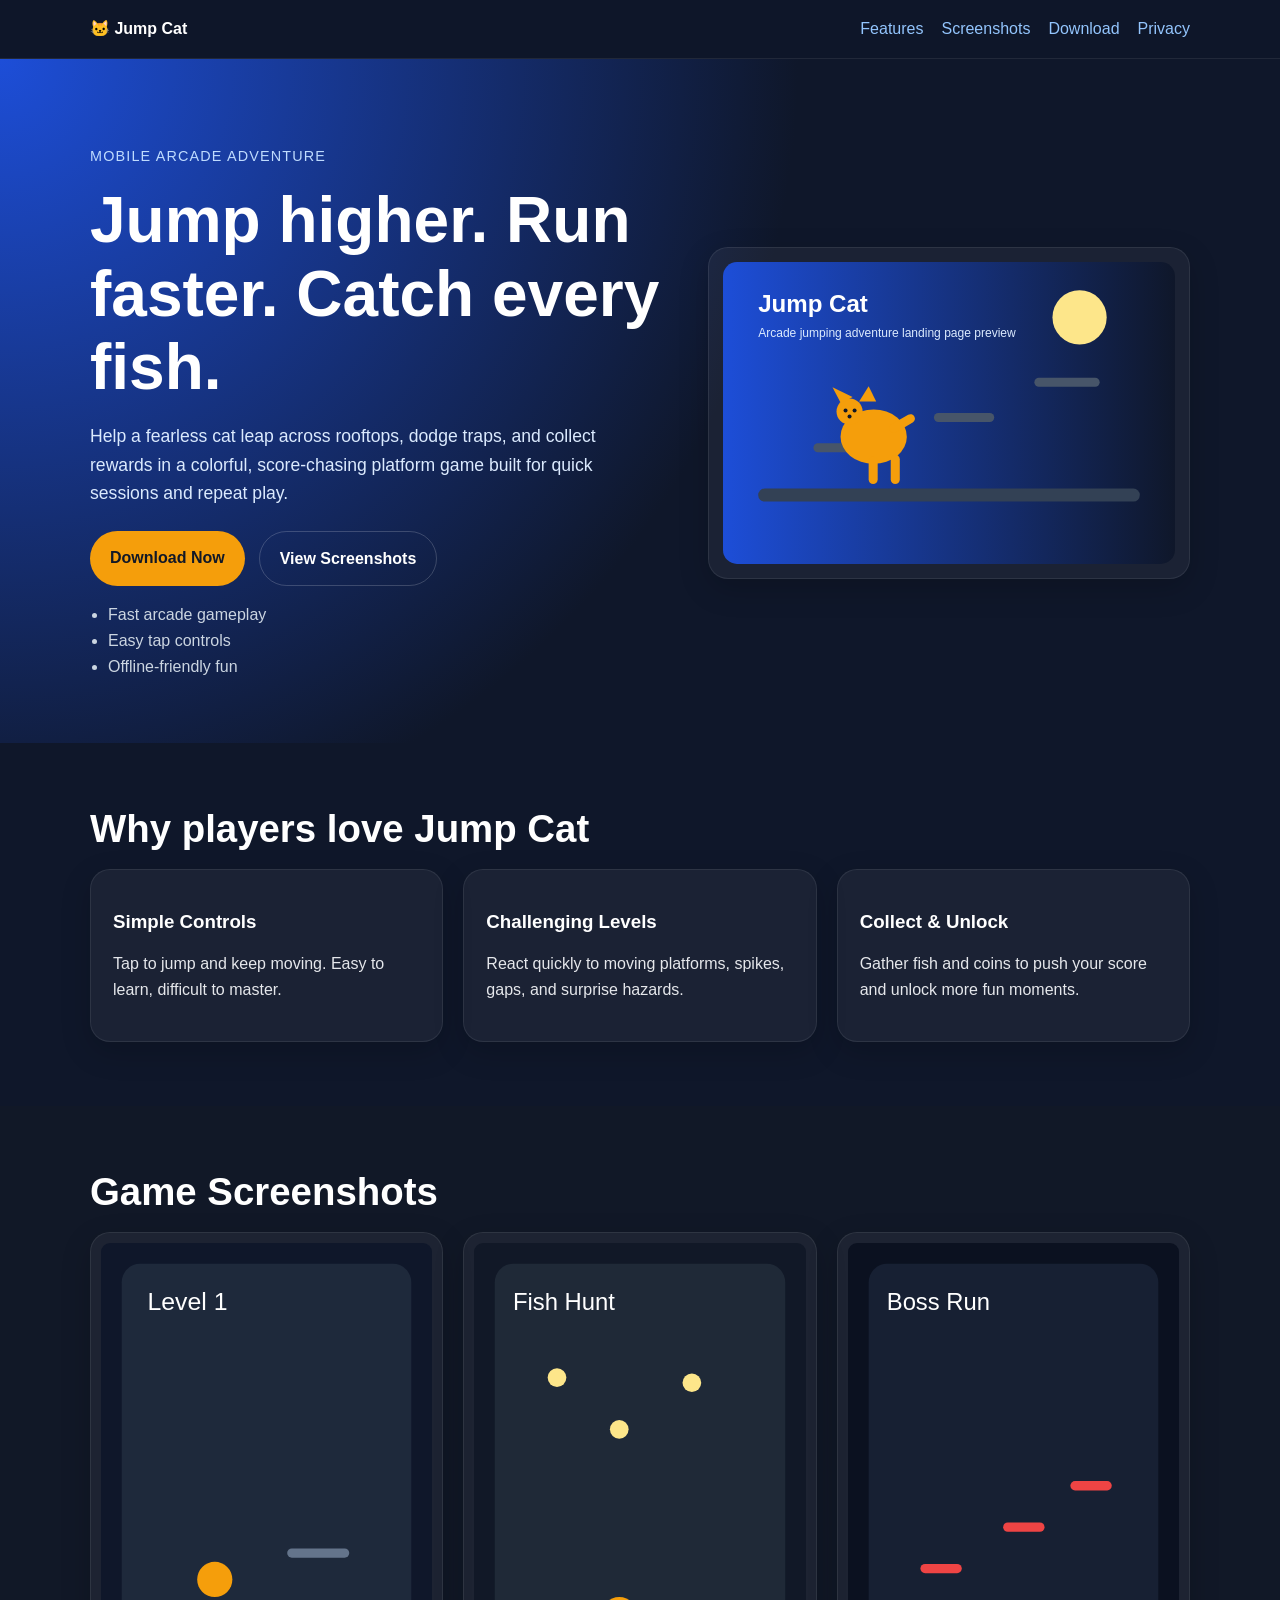
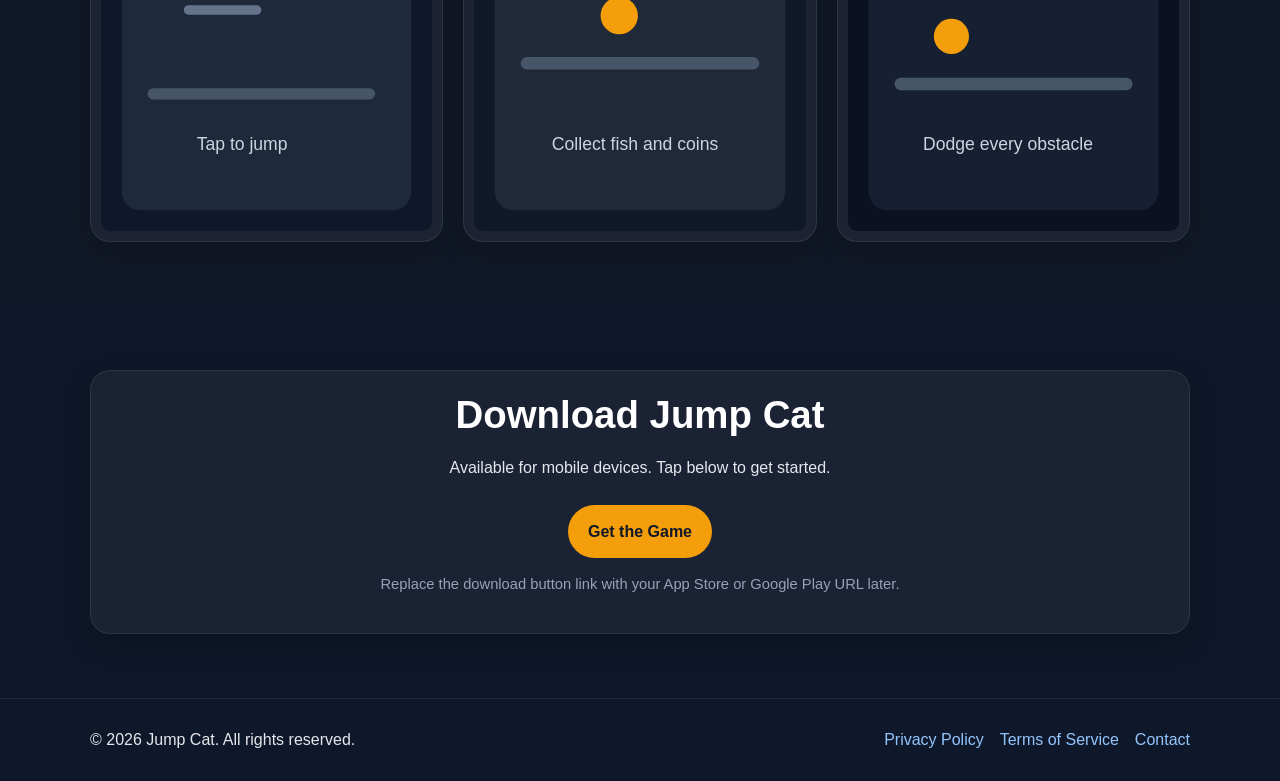
==== index.html @ 2f8bb1e8 "Add files via upload" ====
<!doctype html>
<html lang="zh-CN">
<head>
  <meta charset="UTF-8" />
  <meta name="viewport" content="width=device-width, initial-scale=1.0" />
  <title>Jump Cat - Fun Arcade Platform Game</title>
  <meta name="description" content="Jump Cat is a fast-paced arcade platform game. Jump, dodge obstacles, collect fish, and chase high scores." />
  <link rel="stylesheet" href="css/style.css" />
</head>
<body>
  <header class="site-header">
    <div class="container nav">
      <div class="logo">🐱 Jump Cat</div>
      <nav>
        <a href="#features">Features</a>
        <a href="#screenshots">Screenshots</a>
        <a href="#download">Download</a>
        <a href="privacy.html">Privacy</a>
      </nav>
    </div>
  </header>

  <main>
    <section class="hero">
      <div class="container hero-grid">
        <div>
          <p class="eyebrow">Mobile Arcade Adventure</p>
          <h1>Jump higher. Run faster. Catch every fish.</h1>
          <p class="lead">
            Help a fearless cat leap across rooftops, dodge traps, and collect rewards in a colorful,
            score-chasing platform game built for quick sessions and repeat play.
          </p>
          <div class="cta-row">
            <a class="btn btn-primary" href="#download">Download Now</a>
            <a class="btn btn-secondary" href="#screenshots">View Screenshots</a>
          </div>
          <ul class="meta">
            <li>Fast arcade gameplay</li>
            <li>Easy tap controls</li>
            <li>Offline-friendly fun</li>
          </ul>
        </div>
        <div class="card preview-card">
          <img src="assets/hero-shot.svg" alt="Jump Cat gameplay preview" />
        </div>
      </div>
    </section>

    <section id="features" class="section">
      <div class="container">
        <h2>Why players love Jump Cat</h2>
        <div class="feature-grid">
          <article class="card">
            <h3>Simple Controls</h3>
            <p>Tap to jump and keep moving. Easy to learn, difficult to master.</p>
          </article>
          <article class="card">
            <h3>Challenging Levels</h3>
            <p>React quickly to moving platforms, spikes, gaps, and surprise hazards.</p>
          </article>
          <article class="card">
            <h3>Collect & Unlock</h3>
            <p>Gather fish and coins to push your score and unlock more fun moments.</p>
          </article>
        </div>
      </div>
    </section>

    <section id="screenshots" class="section alt">
      <div class="container">
        <h2>Game Screenshots</h2>
        <div class="shots-grid">
          <img class="card shot" src="assets/screen-1.svg" alt="Jump Cat screenshot 1" />
          <img class="card shot" src="assets/screen-2.svg" alt="Jump Cat screenshot 2" />
          <img class="card shot" src="assets/screen-3.svg" alt="Jump Cat screenshot 3" />
        </div>
      </div>
    </section>

    <section id="download" class="section">
      <div class="container download-box card">
        <h2>Download Jump Cat</h2>
        <p>Available for mobile devices. Tap below to get started.</p>
        <div class="cta-row center">
          <a class="btn btn-primary" href="#" id="downloadBtn">Get the Game</a>
        </div>
        <p class="small-note">Replace the download button link with your App Store or Google Play URL later.</p>
      </div>
    </section>
  </main>

  <footer class="site-footer">
    <div class="container footer-links">
      <span>© 2026 Jump Cat. All rights reserved.</span>
      <div>
        <a href="privacy.html">Privacy Policy</a>
        <a href="terms.html">Terms of Service</a>
        <a href="contact.html">Contact</a>
      </div>
    </div>
  </footer>

  <script src="js/main.js"></script>
</body>
</html>
---- css/style.css ----
*{box-sizing:border-box}html{scroll-behavior:smooth}body{margin:0;font-family:Arial,Helvetica,sans-serif;background:#0f172a;color:#e5e7eb;line-height:1.6}
a{color:#93c5fd;text-decoration:none}a:hover{text-decoration:underline}
img{max-width:100%;display:block}
.container{width:min(1100px,92%);margin:0 auto}
.site-header{position:sticky;top:0;background:rgba(15,23,42,.9);backdrop-filter:blur(8px);border-bottom:1px solid rgba(255,255,255,.08);z-index:10}
.nav{display:flex;justify-content:space-between;align-items:center;padding:16px 0;gap:16px}
.nav nav{display:flex;gap:18px;flex-wrap:wrap}
.logo{font-weight:700;color:#fff}
.hero{padding:72px 0 48px;background:radial-gradient(circle at top left,#1d4ed8 0%,#0f172a 55%)}
.hero-grid{display:grid;grid-template-columns:1.1fr .9fr;gap:28px;align-items:center}
.eyebrow{color:#bfdbfe;text-transform:uppercase;letter-spacing:.08em;font-size:.9rem}
h1,h2,h3{color:#fff;line-height:1.15}
h1{font-size:clamp(2.2rem,5vw,4rem);margin:.25em 0}
h2{font-size:clamp(1.6rem,3vw,2.4rem);margin:0 0 18px}
.lead{font-size:1.1rem;max-width:58ch;color:#dbeafe}
.section{padding:64px 0}.section.alt{background:#111827}
.card{background:rgba(255,255,255,.05);border:1px solid rgba(255,255,255,.08);border-radius:20px;padding:22px;box-shadow:0 10px 30px rgba(0,0,0,.18)}
.preview-card{padding:14px}
.feature-grid,.shots-grid{display:grid;grid-template-columns:repeat(3,1fr);gap:20px}
.shot{padding:10px}
.cta-row{display:flex;gap:14px;flex-wrap:wrap;margin:24px 0 12px}
.cta-row.center{justify-content:center}
.btn{display:inline-block;padding:14px 20px;border-radius:999px;font-weight:700;transition:transform .2s ease,opacity .2s ease}
.btn:hover{transform:translateY(-1px);text-decoration:none}
.btn-primary{background:#f59e0b;color:#111827}
.btn-secondary{border:1px solid rgba(255,255,255,.18);color:#fff}
.meta{padding-left:18px;color:#cbd5e1}
.download-box{text-align:center}
.small-note{font-size:.92rem;color:#94a3b8}
.site-footer{padding:28px 0;border-top:1px solid rgba(255,255,255,.08)}
.footer-links{display:flex;justify-content:space-between;gap:18px;align-items:center;flex-wrap:wrap}
.footer-links div{display:flex;gap:16px;flex-wrap:wrap}
.legal-page{padding:56px 0 80px;max-width:800px}
@media (max-width: 860px){
  .hero-grid,.feature-grid,.shots-grid{grid-template-columns:1fr}
  .nav{align-items:flex-start;flex-direction:column}
}
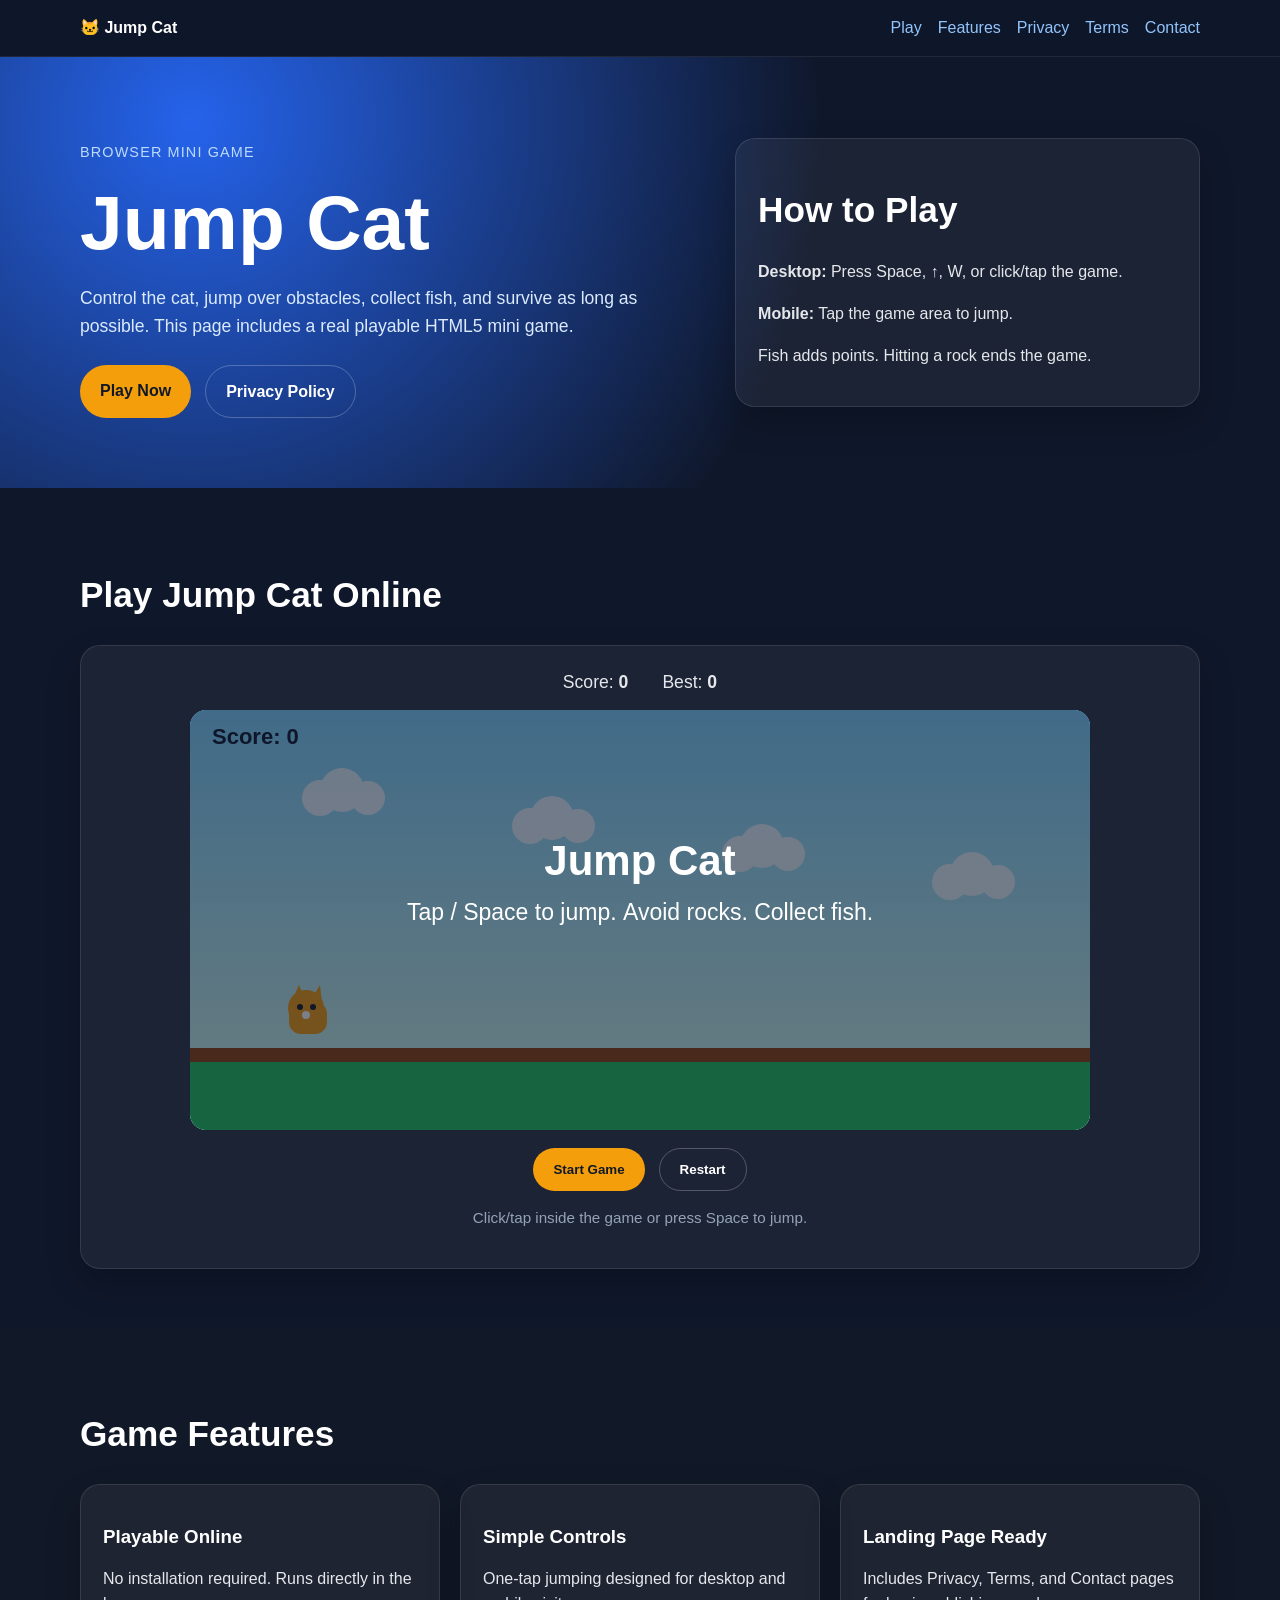
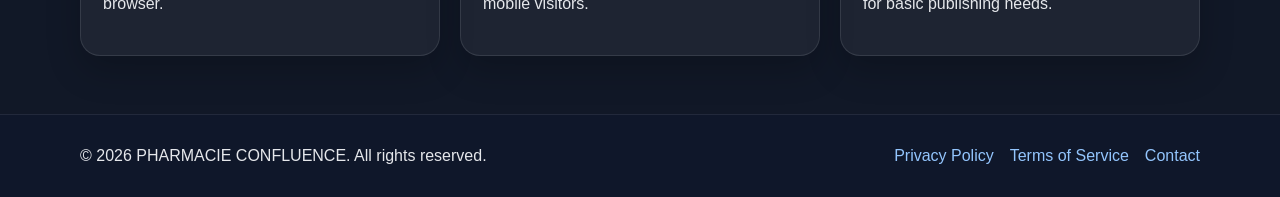
==== commit 02265e2b: "Add files via upload" ====
--- a/index.html
+++ b/index.html
@@ -3,8 +3,8 @@
 <head>
   <meta charset="UTF-8" />
   <meta name="viewport" content="width=device-width, initial-scale=1.0" />
-  <title>Jump Cat - Fun Arcade Platform Game</title>
-  <meta name="description" content="Jump Cat is a fast-paced arcade platform game. Jump, dodge obstacles, collect fish, and chase high scores." />
+  <title>Jump Cat - Play Online</title>
+  <meta name="description" content="Play Jump Cat online. A simple browser jumping game by PHARMACIE CONFLUENCE." />
   <link rel="stylesheet" href="css/style.css" />
 </head>
 <body>
@@ -12,10 +12,11 @@
     <div class="container nav">
       <div class="logo">🐱 Jump Cat</div>
       <nav>
+        <a href="#play">Play</a>
         <a href="#features">Features</a>
-        <a href="#screenshots">Screenshots</a>
-        <a href="#download">Download</a>
         <a href="privacy.html">Privacy</a>
+        <a href="terms.html">Terms</a>
+        <a href="contact.html">Contact</a>
       </nav>
     </div>
   </header>
@@ -24,74 +25,68 @@
     <section class="hero">
       <div class="container hero-grid">
         <div>
-          <p class="eyebrow">Mobile Arcade Adventure</p>
-          <h1>Jump higher. Run faster. Catch every fish.</h1>
+          <p class="eyebrow">Browser Mini Game</p>
+          <h1>Jump Cat</h1>
           <p class="lead">
-            Help a fearless cat leap across rooftops, dodge traps, and collect rewards in a colorful,
-            score-chasing platform game built for quick sessions and repeat play.
+            Control the cat, jump over obstacles, collect fish, and survive as long as possible.
+            This page includes a real playable HTML5 mini game.
           </p>
           <div class="cta-row">
-            <a class="btn btn-primary" href="#download">Download Now</a>
-            <a class="btn btn-secondary" href="#screenshots">View Screenshots</a>
+            <a class="btn btn-primary" href="#play">Play Now</a>
+            <a class="btn btn-secondary" href="privacy.html">Privacy Policy</a>
           </div>
-          <ul class="meta">
-            <li>Fast arcade gameplay</li>
-            <li>Easy tap controls</li>
-            <li>Offline-friendly fun</li>
-          </ul>
         </div>
-        <div class="card preview-card">
-          <img src="assets/hero-shot.svg" alt="Jump Cat gameplay preview" />
+        <div class="card rules-card">
+          <h2>How to Play</h2>
+          <p><strong>Desktop:</strong> Press Space, ↑, W, or click/tap the game.</p>
+          <p><strong>Mobile:</strong> Tap the game area to jump.</p>
+          <p>Fish adds points. Hitting a rock ends the game.</p>
         </div>
       </div>
     </section>
 
-    <section id="features" class="section">
+    <section id="play" class="section">
       <div class="container">
-        <h2>Why players love Jump Cat</h2>
-        <div class="feature-grid">
-          <article class="card">
-            <h3>Simple Controls</h3>
-            <p>Tap to jump and keep moving. Easy to learn, difficult to master.</p>
-          </article>
-          <article class="card">
-            <h3>Challenging Levels</h3>
-            <p>React quickly to moving platforms, spikes, gaps, and surprise hazards.</p>
-          </article>
-          <article class="card">
-            <h3>Collect & Unlock</h3>
-            <p>Gather fish and coins to push your score and unlock more fun moments.</p>
-          </article>
+        <h2>Play Jump Cat Online</h2>
+        <div class="game-wrap card">
+          <div class="game-top">
+            <span>Score: <strong id="score">0</strong></span>
+            <span>Best: <strong id="best">0</strong></span>
+          </div>
+          <canvas id="game" width="900" height="420" aria-label="Jump Cat browser game"></canvas>
+          <div class="game-controls">
+            <button class="btn btn-primary" id="startBtn">Start Game</button>
+            <button class="btn btn-secondary" id="restartBtn">Restart</button>
+          </div>
+          <p class="small-note">Click/tap inside the game or press Space to jump.</p>
         </div>
       </div>
     </section>
 
-    <section id="screenshots" class="section alt">
+    <section id="features" class="section alt">
       <div class="container">
-        <h2>Game Screenshots</h2>
-        <div class="shots-grid">
-          <img class="card shot" src="assets/screen-1.svg" alt="Jump Cat screenshot 1" />
-          <img class="card shot" src="assets/screen-2.svg" alt="Jump Cat screenshot 2" />
-          <img class="card shot" src="assets/screen-3.svg" alt="Jump Cat screenshot 3" />
+        <h2>Game Features</h2>
+        <div class="feature-grid">
+          <article class="card">
+            <h3>Playable Online</h3>
+            <p>No installation required. Runs directly in the browser.</p>
+          </article>
+          <article class="card">
+            <h3>Simple Controls</h3>
+            <p>One-tap jumping designed for desktop and mobile visitors.</p>
+          </article>
+          <article class="card">
+            <h3>Landing Page Ready</h3>
+            <p>Includes Privacy, Terms, and Contact pages for basic publishing needs.</p>
+          </article>
         </div>
-      </div>
-    </section>
-
-    <section id="download" class="section">
-      <div class="container download-box card">
-        <h2>Download Jump Cat</h2>
-        <p>Available for mobile devices. Tap below to get started.</p>
-        <div class="cta-row center">
-          <a class="btn btn-primary" href="#" id="downloadBtn">Get the Game</a>
-        </div>
-        <p class="small-note">Replace the download button link with your App Store or Google Play URL later.</p>
       </div>
     </section>
   </main>
 
   <footer class="site-footer">
     <div class="container footer-links">
-      <span>© 2026 Jump Cat. All rights reserved.</span>
+      <span>© 2026 PHARMACIE CONFLUENCE. All rights reserved.</span>
       <div>
         <a href="privacy.html">Privacy Policy</a>
         <a href="terms.html">Terms of Service</a>
--- a/css/style.css
+++ b/css/style.css
@@ -1,37 +1,12 @@
 *{box-sizing:border-box}html{scroll-behavior:smooth}body{margin:0;font-family:Arial,Helvetica,sans-serif;background:#0f172a;color:#e5e7eb;line-height:1.6}
-a{color:#93c5fd;text-decoration:none}a:hover{text-decoration:underline}
-img{max-width:100%;display:block}
-.container{width:min(1100px,92%);margin:0 auto}
-.site-header{position:sticky;top:0;background:rgba(15,23,42,.9);backdrop-filter:blur(8px);border-bottom:1px solid rgba(255,255,255,.08);z-index:10}
-.nav{display:flex;justify-content:space-between;align-items:center;padding:16px 0;gap:16px}
-.nav nav{display:flex;gap:18px;flex-wrap:wrap}
-.logo{font-weight:700;color:#fff}
-.hero{padding:72px 0 48px;background:radial-gradient(circle at top left,#1d4ed8 0%,#0f172a 55%)}
-.hero-grid{display:grid;grid-template-columns:1.1fr .9fr;gap:28px;align-items:center}
-.eyebrow{color:#bfdbfe;text-transform:uppercase;letter-spacing:.08em;font-size:.9rem}
-h1,h2,h3{color:#fff;line-height:1.15}
-h1{font-size:clamp(2.2rem,5vw,4rem);margin:.25em 0}
-h2{font-size:clamp(1.6rem,3vw,2.4rem);margin:0 0 18px}
-.lead{font-size:1.1rem;max-width:58ch;color:#dbeafe}
-.section{padding:64px 0}.section.alt{background:#111827}
-.card{background:rgba(255,255,255,.05);border:1px solid rgba(255,255,255,.08);border-radius:20px;padding:22px;box-shadow:0 10px 30px rgba(0,0,0,.18)}
-.preview-card{padding:14px}
-.feature-grid,.shots-grid{display:grid;grid-template-columns:repeat(3,1fr);gap:20px}
-.shot{padding:10px}
-.cta-row{display:flex;gap:14px;flex-wrap:wrap;margin:24px 0 12px}
-.cta-row.center{justify-content:center}
-.btn{display:inline-block;padding:14px 20px;border-radius:999px;font-weight:700;transition:transform .2s ease,opacity .2s ease}
-.btn:hover{transform:translateY(-1px);text-decoration:none}
-.btn-primary{background:#f59e0b;color:#111827}
-.btn-secondary{border:1px solid rgba(255,255,255,.18);color:#fff}
-.meta{padding-left:18px;color:#cbd5e1}
-.download-box{text-align:center}
-.small-note{font-size:.92rem;color:#94a3b8}
-.site-footer{padding:28px 0;border-top:1px solid rgba(255,255,255,.08)}
-.footer-links{display:flex;justify-content:space-between;gap:18px;align-items:center;flex-wrap:wrap}
-.footer-links div{display:flex;gap:16px;flex-wrap:wrap}
-.legal-page{padding:56px 0 80px;max-width:800px}
-@media (max-width: 860px){
-  .hero-grid,.feature-grid,.shots-grid{grid-template-columns:1fr}
-  .nav{align-items:flex-start;flex-direction:column}
-}
+a{color:#93c5fd;text-decoration:none}a:hover{text-decoration:underline}.container{width:min(1120px,92%);margin:0 auto}
+.site-header{position:sticky;top:0;z-index:10;background:rgba(15,23,42,.92);border-bottom:1px solid rgba(255,255,255,.08);backdrop-filter:blur(8px)}
+.nav{display:flex;justify-content:space-between;gap:18px;align-items:center;padding:15px 0}.nav nav{display:flex;gap:16px;flex-wrap:wrap}.logo{font-weight:800;color:#fff}
+.hero{padding:70px 0;background:radial-gradient(circle at 15% 15%,#2563eb 0,#0f172a 55%)}.hero-grid{display:grid;grid-template-columns:1.15fr .85fr;gap:26px;align-items:center}
+.eyebrow{letter-spacing:.08em;text-transform:uppercase;color:#bfdbfe;font-size:.9rem}h1,h2,h3{color:#fff;line-height:1.15}h1{font-size:clamp(2.6rem,6vw,5rem);margin:.1em 0}h2{font-size:clamp(1.5rem,3vw,2.2rem)}
+.lead{max-width:60ch;font-size:1.1rem;color:#dbeafe}.section{padding:58px 0}.section.alt{background:#111827}.card{background:rgba(255,255,255,.055);border:1px solid rgba(255,255,255,.1);border-radius:20px;padding:22px;box-shadow:0 15px 35px rgba(0,0,0,.2)}
+.cta-row{display:flex;gap:14px;flex-wrap:wrap;margin-top:24px}.btn{display:inline-block;border:0;padding:13px 20px;border-radius:999px;font-weight:800;cursor:pointer}.btn:hover{text-decoration:none;opacity:.92}.btn-primary{background:#f59e0b;color:#111827}.btn-secondary{background:transparent;color:#fff;border:1px solid rgba(255,255,255,.24)}
+.game-wrap{text-align:center}.game-top{display:flex;justify-content:center;gap:34px;font-size:1.1rem;margin-bottom:14px}canvas{display:block;width:100%;max-width:900px;height:auto;margin:0 auto;border-radius:16px;background:#7dd3fc;box-shadow:inset 0 -90px 0 #86efac}
+.game-controls{display:flex;justify-content:center;gap:14px;flex-wrap:wrap;margin-top:18px}.small-note{font-size:.95rem;color:#94a3b8}.feature-grid{display:grid;grid-template-columns:repeat(3,1fr);gap:20px}
+.site-footer{padding:28px 0;border-top:1px solid rgba(255,255,255,.08)}.footer-links{display:flex;justify-content:space-between;gap:18px;align-items:center;flex-wrap:wrap}.footer-links div{display:flex;gap:16px;flex-wrap:wrap}
+.legal-page{padding:56px 0 80px;max-width:820px}@media(max-width:850px){.hero-grid,.feature-grid{grid-template-columns:1fr}.nav{align-items:flex-start;flex-direction:column}}
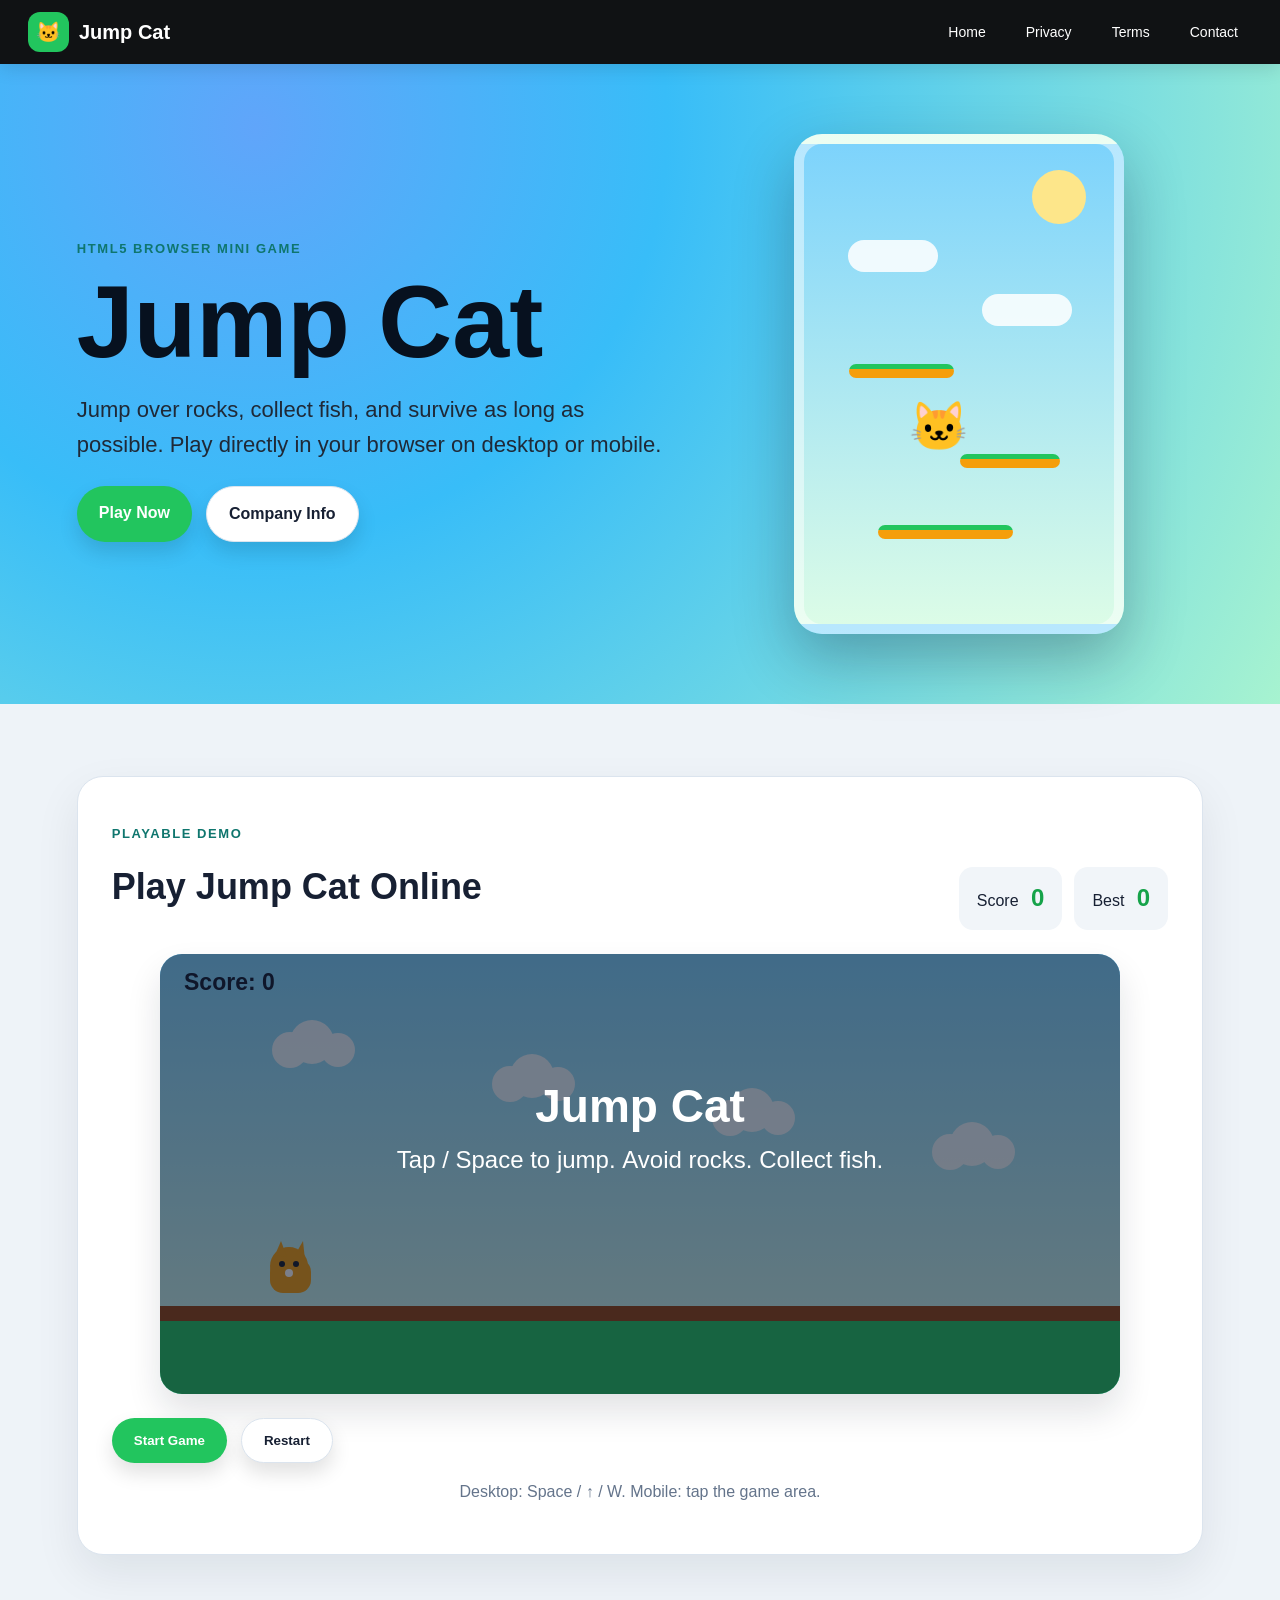
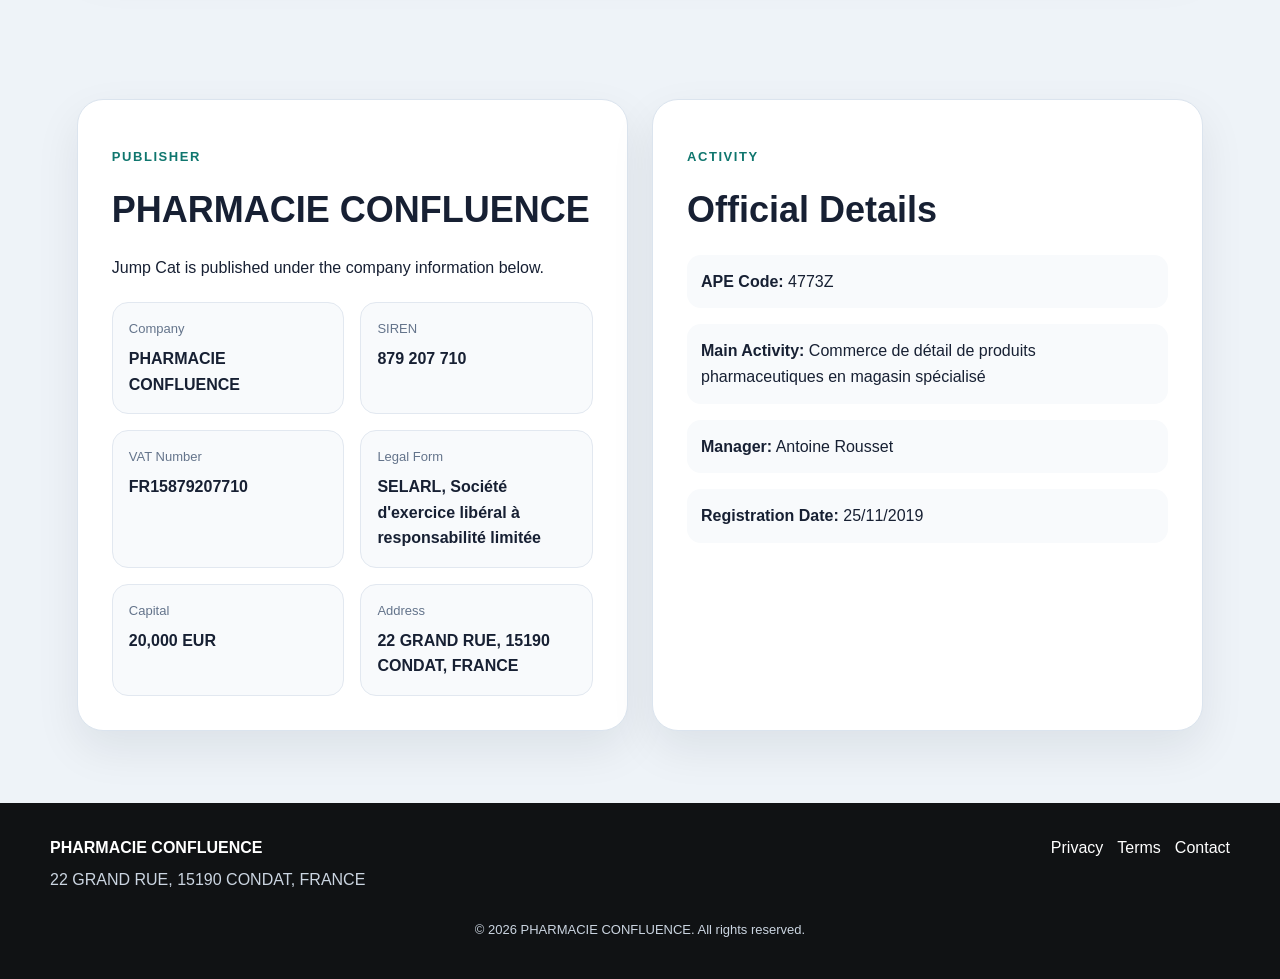
==== commit 8ffc5d55: "Add files via upload" ====
--- a/index.html
+++ b/index.html
@@ -1,100 +1,111 @@
 <!doctype html>
-<html lang="zh-CN">
+<html lang="en">
 <head>
-  <meta charset="UTF-8" />
-  <meta name="viewport" content="width=device-width, initial-scale=1.0" />
+  <meta charset="UTF-8">
+  <meta name="viewport" content="width=device-width, initial-scale=1.0">
   <title>Jump Cat - Play Online</title>
-  <meta name="description" content="Play Jump Cat online. A simple browser jumping game by PHARMACIE CONFLUENCE." />
-  <link rel="stylesheet" href="css/style.css" />
+  <meta name="description" content="Play Jump Cat online. A browser mini game published by PHARMACIE CONFLUENCE.">
+  <link rel="stylesheet" href="css/style.css">
 </head>
 <body>
-  <header class="site-header">
-    <div class="container nav">
-      <div class="logo">🐱 Jump Cat</div>
-      <nav>
-        <a href="#play">Play</a>
-        <a href="#features">Features</a>
-        <a href="privacy.html">Privacy</a>
-        <a href="terms.html">Terms</a>
-        <a href="contact.html">Contact</a>
-      </nav>
+
+<header class="topbar">
+  <a class="brand" href="index.html"><span class="brand-mark">🐱</span><span>Jump Cat</span></a>
+  <nav>
+    <a href="index.html">Home</a>
+    <a href="privacy.html">Privacy</a>
+    <a href="terms.html">Terms</a>
+    <a href="contact.html">Contact</a>
+  </nav>
+</header>
+
+<main>
+  <section class="hero">
+    <div class="hero-copy">
+      <p class="kicker">HTML5 Browser Mini Game</p>
+      <h1>Jump Cat</h1>
+      <p class="lead">Jump over rocks, collect fish, and survive as long as possible. Play directly in your browser on desktop or mobile.</p>
+      <div class="actions">
+        <a class="btn primary" href="#play">Play Now</a>
+        <a class="btn ghost" href="#company">Company Info</a>
+      </div>
     </div>
-  </header>
+    <div class="hero-card">
+      <div class="mini-screen">
+        <div class="sun"></div>
+        <div class="cloud c1"></div>
+        <div class="cloud c2"></div>
+        <div class="cat-face">🐱</div>
+        <div class="platform p1"></div>
+        <div class="platform p2"></div>
+        <div class="platform p3"></div>
+      </div>
+    </div>
+  </section>
 
-  <main>
-    <section class="hero">
-      <div class="container hero-grid">
+  <section id="play" class="section">
+    <div class="panel game-panel">
+      <div class="section-head">
         <div>
-          <p class="eyebrow">Browser Mini Game</p>
-          <h1>Jump Cat</h1>
-          <p class="lead">
-            Control the cat, jump over obstacles, collect fish, and survive as long as possible.
-            This page includes a real playable HTML5 mini game.
-          </p>
-          <div class="cta-row">
-            <a class="btn btn-primary" href="#play">Play Now</a>
-            <a class="btn btn-secondary" href="privacy.html">Privacy Policy</a>
-          </div>
+          <p class="kicker">Playable Demo</p>
+          <h2>Play Jump Cat Online</h2>
         </div>
-        <div class="card rules-card">
-          <h2>How to Play</h2>
-          <p><strong>Desktop:</strong> Press Space, ↑, W, or click/tap the game.</p>
-          <p><strong>Mobile:</strong> Tap the game area to jump.</p>
-          <p>Fish adds points. Hitting a rock ends the game.</p>
+        <div class="score-box">
+          <span>Score <b id="score">0</b></span>
+          <span>Best <b id="best">0</b></span>
         </div>
       </div>
-    </section>
+      <canvas id="game" width="960" height="440"></canvas>
+      <div class="game-actions">
+        <button class="btn primary" id="startBtn">Start Game</button>
+        <button class="btn ghost" id="restartBtn">Restart</button>
+      </div>
+      <p class="note">Desktop: Space / ↑ / W. Mobile: tap the game area.</p>
+    </div>
+  </section>
 
-    <section id="play" class="section">
-      <div class="container">
-        <h2>Play Jump Cat Online</h2>
-        <div class="game-wrap card">
-          <div class="game-top">
-            <span>Score: <strong id="score">0</strong></span>
-            <span>Best: <strong id="best">0</strong></span>
-          </div>
-          <canvas id="game" width="900" height="420" aria-label="Jump Cat browser game"></canvas>
-          <div class="game-controls">
-            <button class="btn btn-primary" id="startBtn">Start Game</button>
-            <button class="btn btn-secondary" id="restartBtn">Restart</button>
-          </div>
-          <p class="small-note">Click/tap inside the game or press Space to jump.</p>
-        </div>
-      </div>
-    </section>
-
-    <section id="features" class="section alt">
-      <div class="container">
-        <h2>Game Features</h2>
-        <div class="feature-grid">
-          <article class="card">
-            <h3>Playable Online</h3>
-            <p>No installation required. Runs directly in the browser.</p>
-          </article>
-          <article class="card">
-            <h3>Simple Controls</h3>
-            <p>One-tap jumping designed for desktop and mobile visitors.</p>
-          </article>
-          <article class="card">
-            <h3>Landing Page Ready</h3>
-            <p>Includes Privacy, Terms, and Contact pages for basic publishing needs.</p>
-          </article>
-        </div>
-      </div>
-    </section>
-  </main>
-
-  <footer class="site-footer">
-    <div class="container footer-links">
-      <span>© 2026 PHARMACIE CONFLUENCE. All rights reserved.</span>
-      <div>
-        <a href="privacy.html">Privacy Policy</a>
-        <a href="terms.html">Terms of Service</a>
-        <a href="contact.html">Contact</a>
+  <section id="company" class="section two-col">
+    <div class="panel">
+      <p class="kicker">Publisher</p>
+      <h2>PHARMACIE CONFLUENCE</h2>
+      <p>Jump Cat is published under the company information below.</p>
+      <div class="info-grid">
+        <div><span>Company</span><strong>PHARMACIE CONFLUENCE</strong></div>
+        <div><span>SIREN</span><strong>879 207 710</strong></div>
+        <div><span>VAT Number</span><strong>FR15879207710</strong></div>
+        <div><span>Legal Form</span><strong>SELARL, Société d'exercice libéral à responsabilité limitée</strong></div>
+        <div><span>Capital</span><strong>20,000 EUR</strong></div>
+        <div><span>Address</span><strong>22 GRAND RUE, 15190 CONDAT, FRANCE</strong></div>
       </div>
     </div>
-  </footer>
+    <div class="panel">
+      <p class="kicker">Activity</p>
+      <h2>Official Details</h2>
+      <div class="info-list">
+        <p><b>APE Code:</b> 4773Z</p>
+        <p><b>Main Activity:</b> Commerce de détail de produits pharmaceutiques en magasin spécialisé</p>
+        <p><b>Manager:</b> Antoine Rousset</p>
+        <p><b>Registration Date:</b> 25/11/2019</p>
+      </div>
+    </div>
+  </section>
+</main>
 
-  <script src="js/main.js"></script>
+<footer class="footer">
+  <div class="footer-inner">
+    <div>
+      <strong>PHARMACIE CONFLUENCE</strong>
+      <p>22 GRAND RUE, 15190 CONDAT, FRANCE</p>
+    </div>
+    <div class="footer-links">
+      <a href="privacy.html">Privacy</a>
+      <a href="terms.html">Terms</a>
+      <a href="contact.html">Contact</a>
+    </div>
+  </div>
+  <p class="copyright">© 2026 PHARMACIE CONFLUENCE. All rights reserved.</p>
+</footer>
+
+<script src="js/main.js"></script>
 </body>
-</html>
+</html>
--- a/css/style.css
+++ b/css/style.css
@@ -1,12 +1,12 @@
-*{box-sizing:border-box}html{scroll-behavior:smooth}body{margin:0;font-family:Arial,Helvetica,sans-serif;background:#0f172a;color:#e5e7eb;line-height:1.6}
-a{color:#93c5fd;text-decoration:none}a:hover{text-decoration:underline}.container{width:min(1120px,92%);margin:0 auto}
-.site-header{position:sticky;top:0;z-index:10;background:rgba(15,23,42,.92);border-bottom:1px solid rgba(255,255,255,.08);backdrop-filter:blur(8px)}
-.nav{display:flex;justify-content:space-between;gap:18px;align-items:center;padding:15px 0}.nav nav{display:flex;gap:16px;flex-wrap:wrap}.logo{font-weight:800;color:#fff}
-.hero{padding:70px 0;background:radial-gradient(circle at 15% 15%,#2563eb 0,#0f172a 55%)}.hero-grid{display:grid;grid-template-columns:1.15fr .85fr;gap:26px;align-items:center}
-.eyebrow{letter-spacing:.08em;text-transform:uppercase;color:#bfdbfe;font-size:.9rem}h1,h2,h3{color:#fff;line-height:1.15}h1{font-size:clamp(2.6rem,6vw,5rem);margin:.1em 0}h2{font-size:clamp(1.5rem,3vw,2.2rem)}
-.lead{max-width:60ch;font-size:1.1rem;color:#dbeafe}.section{padding:58px 0}.section.alt{background:#111827}.card{background:rgba(255,255,255,.055);border:1px solid rgba(255,255,255,.1);border-radius:20px;padding:22px;box-shadow:0 15px 35px rgba(0,0,0,.2)}
-.cta-row{display:flex;gap:14px;flex-wrap:wrap;margin-top:24px}.btn{display:inline-block;border:0;padding:13px 20px;border-radius:999px;font-weight:800;cursor:pointer}.btn:hover{text-decoration:none;opacity:.92}.btn-primary{background:#f59e0b;color:#111827}.btn-secondary{background:transparent;color:#fff;border:1px solid rgba(255,255,255,.24)}
-.game-wrap{text-align:center}.game-top{display:flex;justify-content:center;gap:34px;font-size:1.1rem;margin-bottom:14px}canvas{display:block;width:100%;max-width:900px;height:auto;margin:0 auto;border-radius:16px;background:#7dd3fc;box-shadow:inset 0 -90px 0 #86efac}
-.game-controls{display:flex;justify-content:center;gap:14px;flex-wrap:wrap;margin-top:18px}.small-note{font-size:.95rem;color:#94a3b8}.feature-grid{display:grid;grid-template-columns:repeat(3,1fr);gap:20px}
-.site-footer{padding:28px 0;border-top:1px solid rgba(255,255,255,.08)}.footer-links{display:flex;justify-content:space-between;gap:18px;align-items:center;flex-wrap:wrap}.footer-links div{display:flex;gap:16px;flex-wrap:wrap}
-.legal-page{padding:56px 0 80px;max-width:820px}@media(max-width:850px){.hero-grid,.feature-grid{grid-template-columns:1fr}.nav{align-items:flex-start;flex-direction:column}}
+*{box-sizing:border-box}html{scroll-behavior:smooth}body{margin:0;font-family:Inter,Arial,Helvetica,sans-serif;background:#eef3f8;color:#172033;line-height:1.6}
+a{color:inherit;text-decoration:none}.topbar{height:64px;background:#101214;color:white;display:flex;justify-content:space-between;align-items:center;padding:0 28px;position:sticky;top:0;z-index:10;box-shadow:0 4px 18px rgba(0,0,0,.12)}
+.brand{font-size:20px;font-weight:900;display:flex;gap:10px;align-items:center}.brand-mark{background:#22c55e;border-radius:12px;padding:4px 8px}.topbar nav{display:flex;gap:12px;align-items:center}.topbar nav a{font-size:14px;padding:10px 14px;border-radius:10px}.topbar nav a:hover{background:#22c55e;color:#fff}
+.hero{min-height:620px;background:radial-gradient(circle at 20% 10%,#60a5fa 0,#38bdf8 35%,#a7f3d0 100%);display:grid;grid-template-columns:1.1fr .9fr;gap:40px;align-items:center;padding:70px min(6vw,90px)}
+.kicker{text-transform:uppercase;letter-spacing:.12em;font-size:13px;color:#0f766e;font-weight:900}.hero h1{font-size:clamp(54px,8vw,104px);line-height:.95;margin:10px 0;color:#07111f}.lead{font-size:22px;max-width:680px;color:#1f2937}.actions,.game-actions{display:flex;gap:14px;flex-wrap:wrap;margin-top:24px}.btn{border:0;border-radius:999px;padding:14px 22px;font-weight:900;cursor:pointer;box-shadow:0 10px 20px rgba(0,0,0,.12)}.btn.primary{background:#22c55e;color:white}.btn.ghost{background:white;color:#172033;border:1px solid #dbe4ee}
+.hero-card{display:flex;justify-content:center}.mini-screen{position:relative;width:330px;height:500px;border-radius:28px;background:linear-gradient(#7dd3fc,#dcfce7);box-shadow:0 24px 60px rgba(15,23,42,.3);overflow:hidden;border:10px solid rgba(255,255,255,.45)}.sun{position:absolute;right:28px;top:26px;width:54px;height:54px;border-radius:50%;background:#fde68a}.cloud{position:absolute;width:90px;height:32px;background:white;border-radius:999px;opacity:.86}.c1{top:96px;left:44px}.c2{top:150px;right:42px}.cat-face{position:absolute;left:105px;top:245px;font-size:48px}.platform{position:absolute;height:14px;background:linear-gradient(#22c55e 0 35%,#f59e0b 35% 100%);border-radius:8px}.p1{width:105px;left:45px;top:220px}.p2{width:100px;right:54px;top:310px}.p3{width:135px;left:74px;bottom:85px}
+.section{padding:72px min(6vw,90px)}.panel{background:white;border-radius:26px;padding:34px;box-shadow:0 18px 45px rgba(15,23,42,.08);border:1px solid #dbe4ee}.section-head{display:flex;justify-content:space-between;gap:20px;align-items:end}.section h2,.legal-card h1{font-size:36px;margin:.1em 0 .4em}.score-box{display:flex;gap:12px}.score-box span{background:#f1f5f9;border-radius:14px;padding:12px 18px}.score-box b{font-size:24px;color:#16a34a;margin-left:8px}
+canvas{display:block;width:100%;max-width:960px;height:auto;margin:24px auto 0;border-radius:22px;background:#7dd3fc;box-shadow:inset 0 -88px 0 #86efac,0 18px 34px rgba(15,23,42,.12)}.note{color:#64748b;text-align:center}
+.two-col{display:grid;grid-template-columns:1fr 1fr;gap:24px}.info-grid{display:grid;grid-template-columns:1fr 1fr;gap:16px;margin-top:22px}.info-grid div{background:#f8fafc;border:1px solid #e2e8f0;border-radius:16px;padding:16px}.info-grid span{display:block;color:#64748b;font-size:13px}.info-grid strong{display:block;margin-top:6px}.info-list p{background:#f8fafc;border-radius:14px;padding:14px}
+.legal-wrap{padding:70px 20px}.legal-card{max-width:850px;margin:0 auto;background:white;border-radius:24px;padding:44px;box-shadow:0 18px 45px rgba(15,23,42,.1);border:1px solid #dbe4ee}.legal-card h2{margin-top:28px}.date{font-weight:800;color:#334155}.legal-card li{margin:8px 0}.legal-card hr{border:0;border-top:1px solid #e2e8f0;margin:34px 0}.company-block dl{display:grid;gap:12px}.company-block dl div,.contact-grid div{background:#f8fafc;border:1px solid #e2e8f0;border-radius:16px;padding:16px}.company-block dt{color:#64748b;font-size:13px}.company-block dd{margin:4px 0 0;font-weight:800}.contact-grid{display:grid;grid-template-columns:1fr 1fr;gap:16px}
+.footer{background:#101214;color:white;padding:32px 28px}.footer-inner{max-width:1180px;margin:0 auto;display:flex;justify-content:space-between;gap:22px;flex-wrap:wrap}.footer p{color:#cbd5e1;margin:6px 0}.footer-links{display:flex;gap:14px}.copyright{text-align:center;font-size:13px;margin-top:22px!important}
+@media(max-width:860px){.hero,.two-col{grid-template-columns:1fr}.topbar{height:auto;align-items:flex-start;flex-direction:column;padding:18px}.topbar nav{flex-wrap:wrap}.section-head,.footer-inner{align-items:flex-start;flex-direction:column}.info-grid,.contact-grid{grid-template-columns:1fr}.hero{padding:46px 20px}.section{padding:46px 20px}}
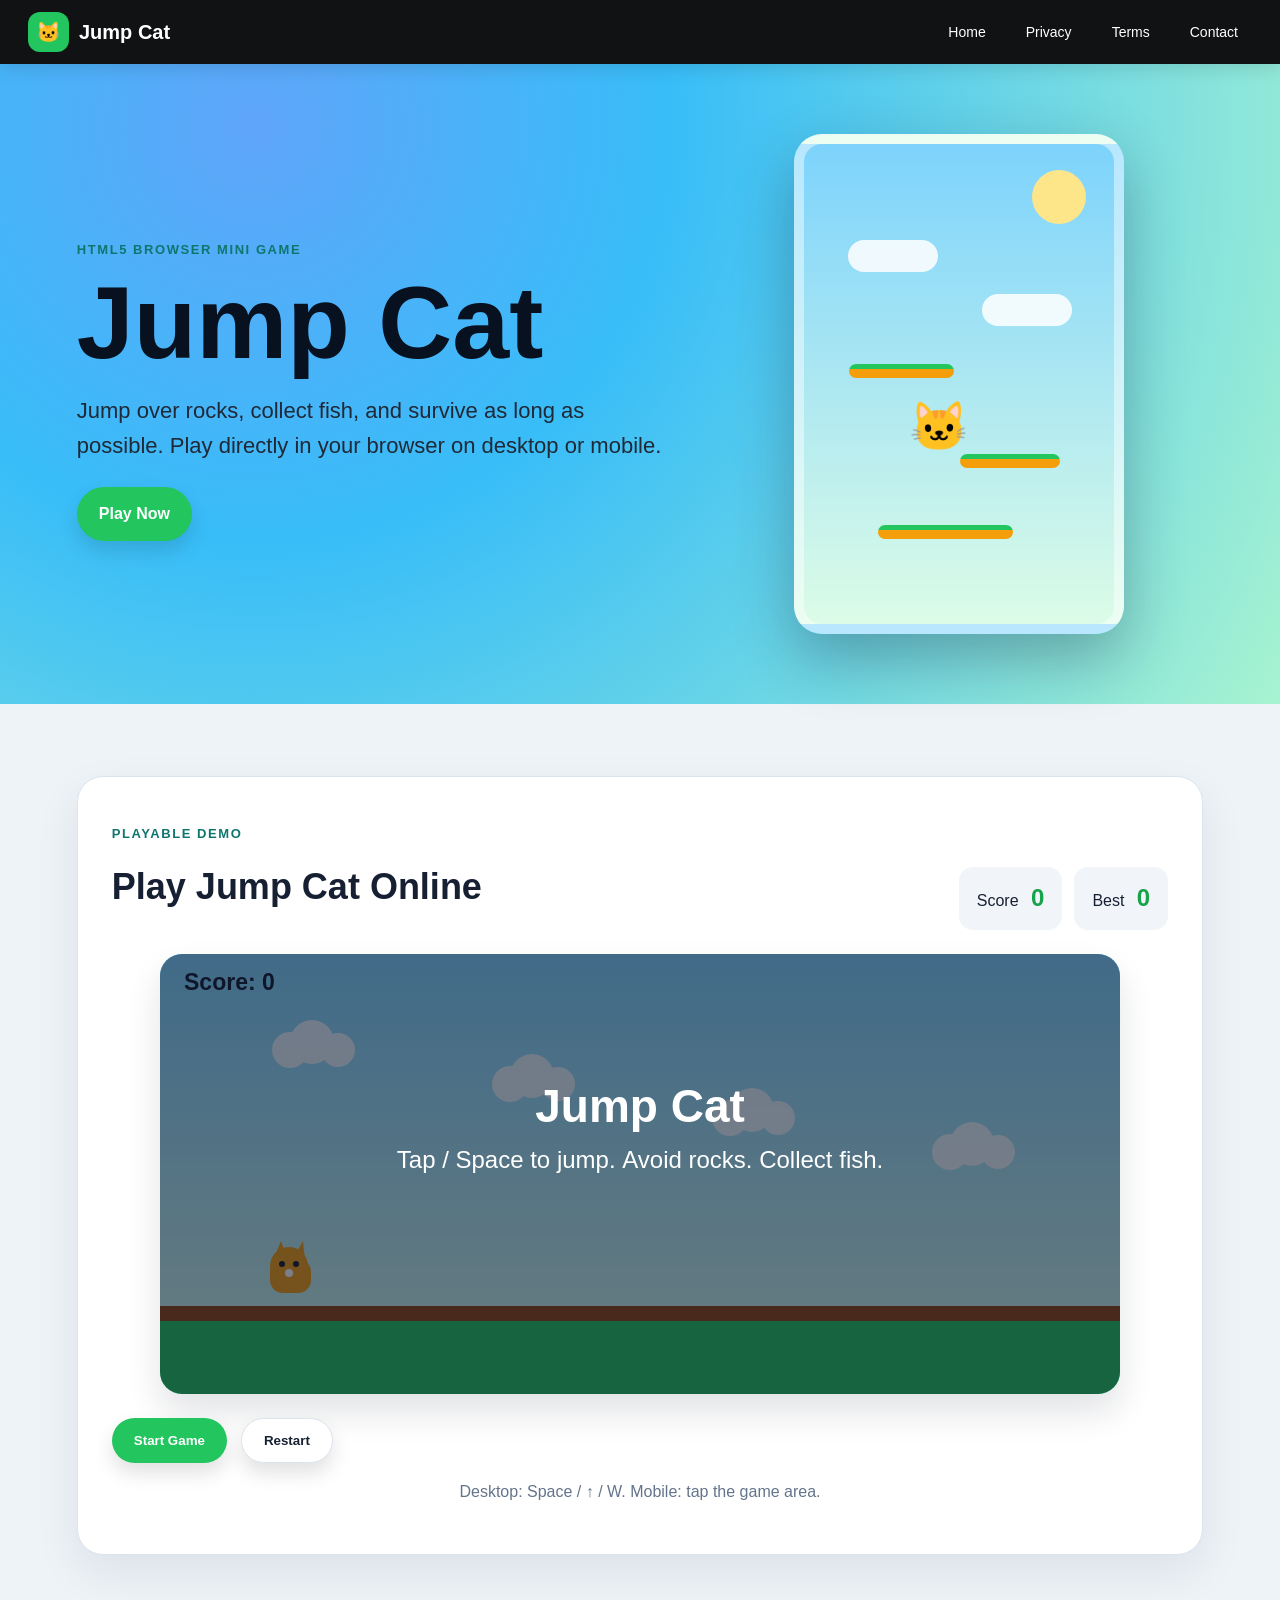
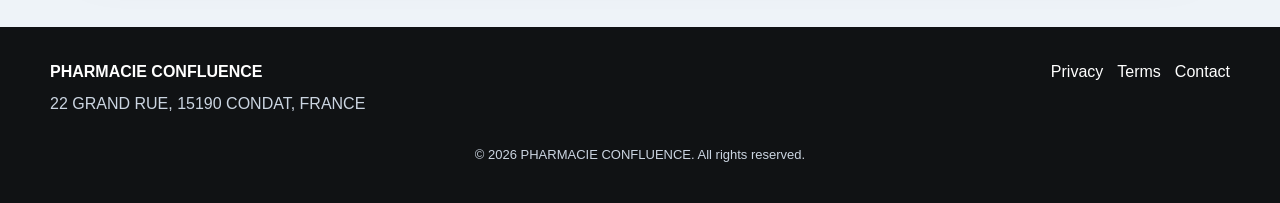
==== commit 146379b5: "Add files via upload" ====
--- a/index.html
+++ b/index.html
@@ -27,7 +27,7 @@
       <p class="lead">Jump over rocks, collect fish, and survive as long as possible. Play directly in your browser on desktop or mobile.</p>
       <div class="actions">
         <a class="btn primary" href="#play">Play Now</a>
-        <a class="btn ghost" href="#company">Company Info</a>
+        
       </div>
     </div>
     <div class="hero-card">
@@ -64,31 +64,7 @@
     </div>
   </section>
 
-  <section id="company" class="section two-col">
-    <div class="panel">
-      <p class="kicker">Publisher</p>
-      <h2>PHARMACIE CONFLUENCE</h2>
-      <p>Jump Cat is published under the company information below.</p>
-      <div class="info-grid">
-        <div><span>Company</span><strong>PHARMACIE CONFLUENCE</strong></div>
-        <div><span>SIREN</span><strong>879 207 710</strong></div>
-        <div><span>VAT Number</span><strong>FR15879207710</strong></div>
-        <div><span>Legal Form</span><strong>SELARL, Société d'exercice libéral à responsabilité limitée</strong></div>
-        <div><span>Capital</span><strong>20,000 EUR</strong></div>
-        <div><span>Address</span><strong>22 GRAND RUE, 15190 CONDAT, FRANCE</strong></div>
-      </div>
-    </div>
-    <div class="panel">
-      <p class="kicker">Activity</p>
-      <h2>Official Details</h2>
-      <div class="info-list">
-        <p><b>APE Code:</b> 4773Z</p>
-        <p><b>Main Activity:</b> Commerce de détail de produits pharmaceutiques en magasin spécialisé</p>
-        <p><b>Manager:</b> Antoine Rousset</p>
-        <p><b>Registration Date:</b> 25/11/2019</p>
-      </div>
-    </div>
-  </section>
+
 </main>
 
 <footer class="footer">
